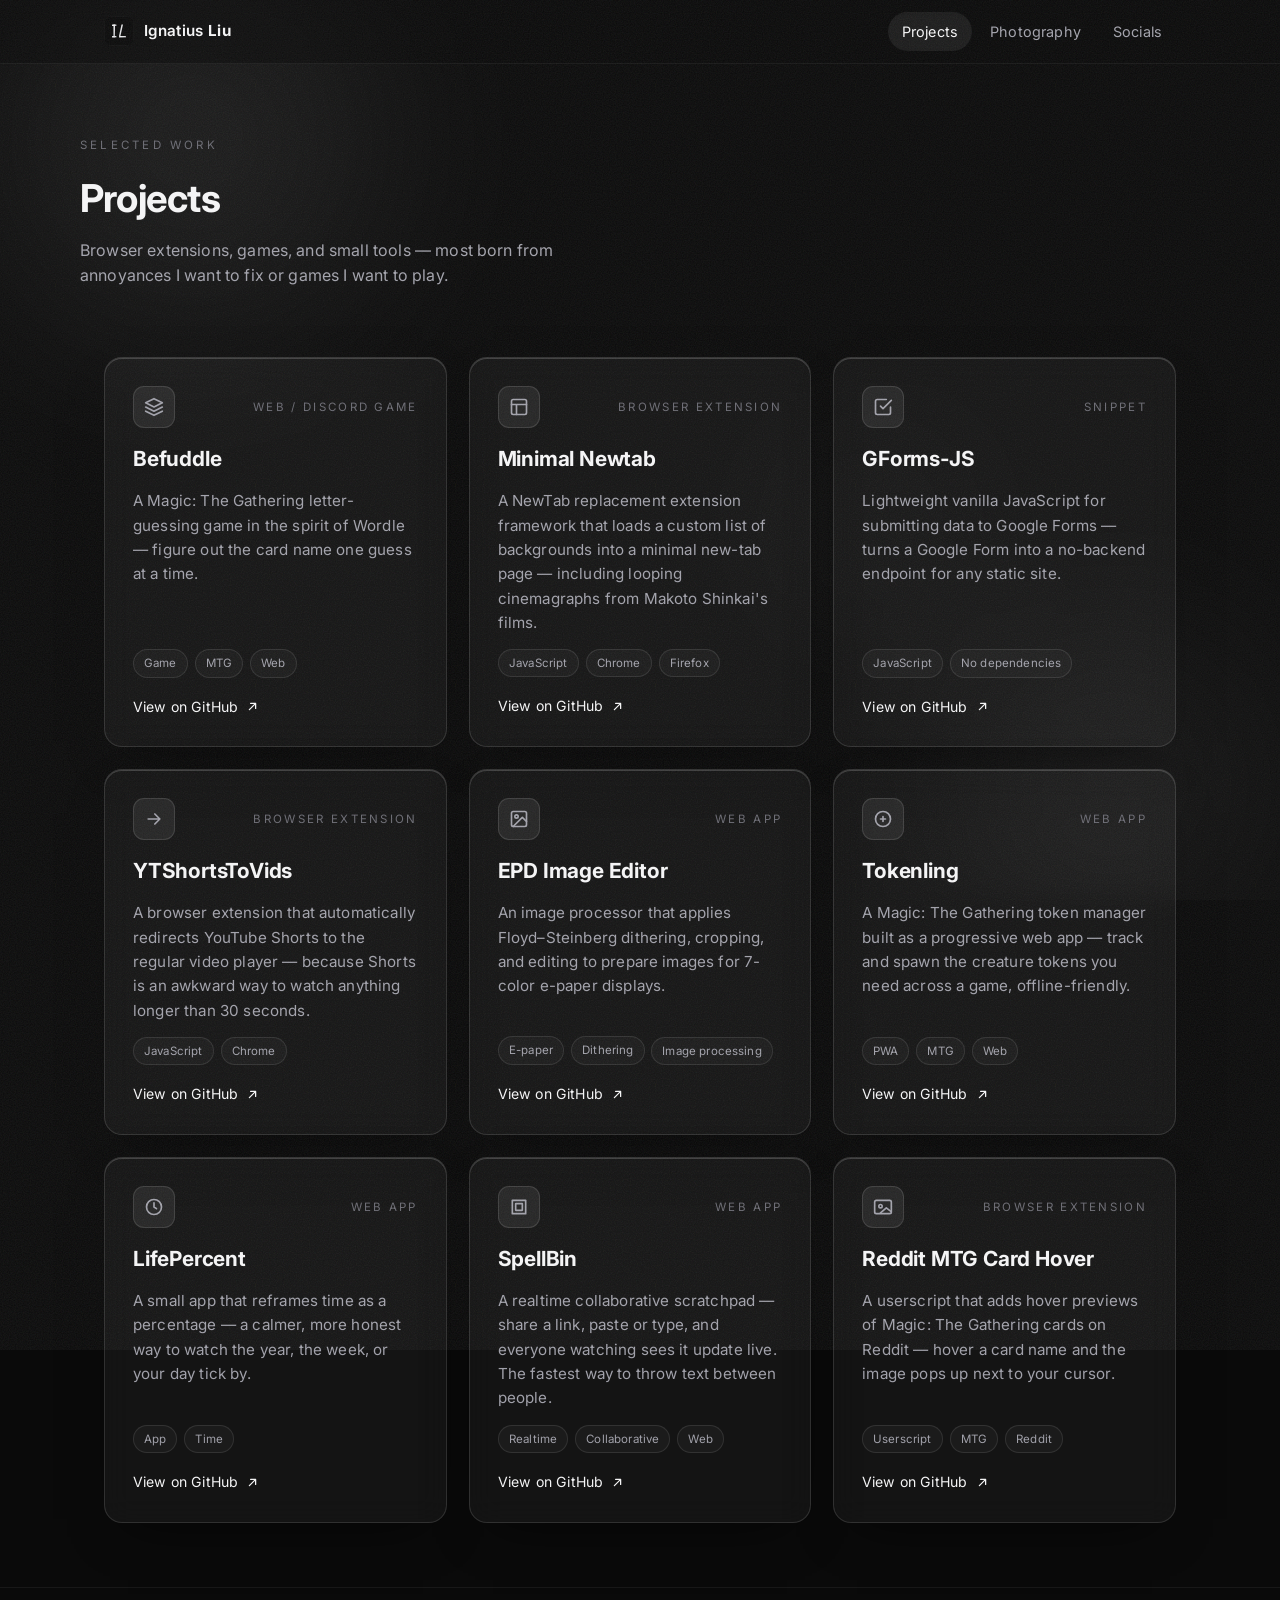
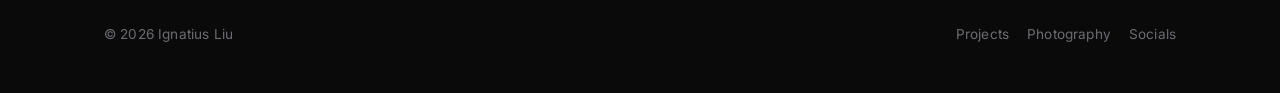
==== projects/index.html @ beeda6ba "Redesign: minimal monochrome site with blueprint homepage Replace the Start Bootstrap resume templat" ====
<!DOCTYPE html>
<html lang="en">
<head>
  <meta charset="utf-8">
  <meta name="viewport" content="width=device-width, initial-scale=1">
  <title>Projects · Ignatius Liu</title>
  <meta name="description" content="Personal projects by Ignatius Liu — browser extensions, games, and small tools.">
  <meta name="theme-color" content="#0a0a0a">
  <meta name="color-scheme" content="dark">
  <link rel="icon" href="/assets/img/favicon.svg" type="image/svg+xml">
  <link rel="icon" href="/assets/img/favicon.ico" sizes="32x32">
  <link rel="apple-touch-icon" href="/assets/img/apple-touch-icon.png">
  <link rel="manifest" href="/assets/img/site.webmanifest">
  <link rel="preconnect" href="https://fonts.googleapis.com">
  <link rel="preconnect" href="https://fonts.gstatic.com" crossorigin>
  <link href="https://fonts.googleapis.com/css2?family=Inter:wght@400;500;600;700;800&display=swap" rel="stylesheet">
  <link rel="stylesheet" href="/assets/css/site.css">
</head>
<body>

  <div class="bg-fx" aria-hidden="true">
    <span class="blob b1"></span>
    <span class="blob b2"></span>
    <span class="blob b3"></span>
    <div class="spotlight" id="spotlight"></div>
  </div>
  <div class="grain" aria-hidden="true"></div>

  <nav class="nav" aria-label="Primary">
    <div class="wrap">
      <a class="brand" href="/" aria-label="Ignatius Liu — home">
        <img class="chip" src="/assets/img/logo.svg" alt="">
        <span class="name">Ignatius <b>Liu</b></span>
      </a>
      <button class="nav-toggle" aria-label="Toggle menu" aria-expanded="false">
        <svg viewBox="0 0 24 24" fill="none" stroke="currentColor" stroke-width="2" stroke-linecap="round"><path d="M4 7h16M4 12h16M4 17h16"/></svg>
      </button>
      <ul class="nav-links">
        <li><a href="/projects/" class="active">Projects</a></li>
        <li><a href="/photography/">Photography</a></li>
        <li><a href="/socials/">Socials</a></li>
      </ul>
    </div>
  </nav>

  <main>
    <header class="page-head wrap">
      <p class="eyebrow" data-reveal>Selected work</p>
      <h1 class="h-section" data-reveal>Projects</h1>
      <p class="section-lead" data-reveal>
        Browser extensions, games, and small tools — most born from annoyances
        I want to fix or games I want to play.
      </p>
    </header>

    <section class="wrap" style="padding-bottom: 64px;">
      <div class="grid-projects">

        <article class="glass project-card" data-reveal>
          <div class="pc-top">
            <span class="pc-icon">
              <svg viewBox="0 0 24 24" fill="none" stroke="currentColor" stroke-width="2" stroke-linecap="round" stroke-linejoin="round"><path d="M12 2L2 7l10 5 10-5-10-5zM2 17l10 5 10-5M2 12l10 5 10-5"/></svg>
            </span>
            <span class="pc-type">Web / Discord game</span>
          </div>
          <h3>Befuddle</h3>
          <p>A Magic: The Gathering letter-guessing game in the spirit of Wordle — figure out the card name one guess at a time.</p>
          <div class="tags">
            <span class="tag">Game</span>
            <span class="tag">MTG</span>
            <span class="tag">Web</span>
          </div>
          <a class="pc-link" href="https://github.com/suitangi/Befuddle" target="_blank" rel="noopener">
            View on GitHub
            <svg viewBox="0 0 24 24" fill="none" stroke="currentColor" stroke-width="2" stroke-linecap="round" stroke-linejoin="round"><path d="M7 17L17 7M9 7h8v8"/></svg>
          </a>
        </article>

        <article class="glass project-card" data-reveal>
          <div class="pc-top">
            <span class="pc-icon">
              <svg viewBox="0 0 24 24" fill="none" stroke="currentColor" stroke-width="2" stroke-linecap="round" stroke-linejoin="round"><rect x="3" y="3" width="18" height="18" rx="2"/><path d="M3 9h18M9 21V9"/></svg>
            </span>
            <span class="pc-type">Browser extension</span>
          </div>
          <h3>Minimal Newtab</h3>
          <p>A NewTab replacement extension framework that loads a custom list of backgrounds into a minimal new-tab page — including looping cinemagraphs from Makoto Shinkai's films.</p>
          <div class="tags">
            <span class="tag">JavaScript</span>
            <span class="tag">Chrome</span>
            <span class="tag">Firefox</span>
          </div>
          <a class="pc-link" href="https://github.com/suitangi/Minimal-Newtab" target="_blank" rel="noopener">
            View on GitHub
            <svg viewBox="0 0 24 24" fill="none" stroke="currentColor" stroke-width="2" stroke-linecap="round" stroke-linejoin="round"><path d="M7 17L17 7M9 7h8v8"/></svg>
          </a>
        </article>

        <article class="glass project-card" data-reveal>
          <div class="pc-top">
            <span class="pc-icon">
              <svg viewBox="0 0 24 24" fill="none" stroke="currentColor" stroke-width="2" stroke-linecap="round" stroke-linejoin="round"><path d="M9 11l3 3L22 4"/><path d="M21 12v7a2 2 0 0 1-2 2H5a2 2 0 0 1-2-2V5a2 2 0 0 1 2-2h11"/></svg>
            </span>
            <span class="pc-type">Snippet</span>
          </div>
          <h3>GForms-JS</h3>
          <p>Lightweight vanilla JavaScript for submitting data to Google Forms — turns a Google Form into a no-backend endpoint for any static site.</p>
          <div class="tags">
            <span class="tag">JavaScript</span>
            <span class="tag">No dependencies</span>
          </div>
          <a class="pc-link" href="https://github.com/suitangi/GForms-JS" target="_blank" rel="noopener">
            View on GitHub
            <svg viewBox="0 0 24 24" fill="none" stroke="currentColor" stroke-width="2" stroke-linecap="round" stroke-linejoin="round"><path d="M7 17L17 7M9 7h8v8"/></svg>
          </a>
        </article>

        <article class="glass project-card" data-reveal>
          <div class="pc-top">
            <span class="pc-icon">
              <svg viewBox="0 0 24 24" fill="none" stroke="currentColor" stroke-width="2" stroke-linecap="round" stroke-linejoin="round"><path d="M5 12h14M13 6l6 6-6 6"/></svg>
            </span>
            <span class="pc-type">Browser extension</span>
          </div>
          <h3>YTShortsToVids</h3>
          <p>A browser extension that automatically redirects YouTube Shorts to the regular video player — because Shorts is an awkward way to watch anything longer than 30 seconds.</p>
          <div class="tags">
            <span class="tag">JavaScript</span>
            <span class="tag">Chrome</span>
          </div>
          <a class="pc-link" href="https://github.com/suitangi/YTShortsToVids" target="_blank" rel="noopener">
            View on GitHub
            <svg viewBox="0 0 24 24" fill="none" stroke="currentColor" stroke-width="2" stroke-linecap="round" stroke-linejoin="round"><path d="M7 17L17 7M9 7h8v8"/></svg>
          </a>
        </article>

        <article class="glass project-card" data-reveal>
          <div class="pc-top">
            <span class="pc-icon">
              <svg viewBox="0 0 24 24" fill="none" stroke="currentColor" stroke-width="2" stroke-linecap="round" stroke-linejoin="round"><rect x="3" y="3" width="18" height="18" rx="2"/><circle cx="9" cy="9" r="2"/><path d="M21 15l-5-5L5 21"/></svg>
            </span>
            <span class="pc-type">Web app</span>
          </div>
          <h3>EPD Image Editor</h3>
          <p>An image processor that applies Floyd–Steinberg dithering, cropping, and editing to prepare images for 7-color e-paper displays.</p>
          <div class="tags">
            <span class="tag">E-paper</span>
            <span class="tag">Dithering</span>
            <span class="tag">Image processing</span>
          </div>
          <a class="pc-link" href="https://github.com/suitangi/EPD-Image-Editor" target="_blank" rel="noopener">
            View on GitHub
            <svg viewBox="0 0 24 24" fill="none" stroke="currentColor" stroke-width="2" stroke-linecap="round" stroke-linejoin="round"><path d="M7 17L17 7M9 7h8v8"/></svg>
          </a>
        </article>

        <article class="glass project-card" data-reveal>
          <div class="pc-top">
            <span class="pc-icon">
              <svg viewBox="0 0 24 24" fill="none" stroke="currentColor" stroke-width="2" stroke-linecap="round" stroke-linejoin="round"><circle cx="12" cy="12" r="9"/><path d="M9 12h6M12 9v6"/></svg>
            </span>
            <span class="pc-type">Web app</span>
          </div>
          <h3>Tokenling</h3>
          <p>A Magic: The Gathering token manager built as a progressive web app — track and spawn the creature tokens you need across a game, offline-friendly.</p>
          <div class="tags">
            <span class="tag">PWA</span>
            <span class="tag">MTG</span>
            <span class="tag">Web</span>
          </div>
          <a class="pc-link" href="https://github.com/suitangi/Tokenling" target="_blank" rel="noopener">
            View on GitHub
            <svg viewBox="0 0 24 24" fill="none" stroke="currentColor" stroke-width="2" stroke-linecap="round" stroke-linejoin="round"><path d="M7 17L17 7M9 7h8v8"/></svg>
          </a>
        </article>

        <article class="glass project-card" data-reveal>
          <div class="pc-top">
            <span class="pc-icon">
              <svg viewBox="0 0 24 24" fill="none" stroke="currentColor" stroke-width="2" stroke-linecap="round" stroke-linejoin="round"><circle cx="12" cy="12" r="9"/><path d="M12 7v5l3 2"/></svg>
            </span>
            <span class="pc-type">Web app</span>
          </div>
          <h3>LifePercent</h3>
          <p>A small app that reframes time as a percentage — a calmer, more honest way to watch the year, the week, or your day tick by.</p>
          <div class="tags">
            <span class="tag">App</span>
            <span class="tag">Time</span>
          </div>
          <a class="pc-link" href="https://github.com/suitangi/LifePercent" target="_blank" rel="noopener">
            View on GitHub
            <svg viewBox="0 0 24 24" fill="none" stroke="currentColor" stroke-width="2" stroke-linecap="round" stroke-linejoin="round"><path d="M7 17L17 7M9 7h8v8"/></svg>
          </a>
        </article>

        <article class="glass project-card" data-reveal>
          <div class="pc-top">
            <span class="pc-icon">
              <svg viewBox="0 0 24 24" fill="none" stroke="currentColor" stroke-width="2" stroke-linecap="round" stroke-linejoin="round"><path d="M4 4h16v16H4z"/><path d="M8 8h8v8H8z"/></svg>
            </span>
            <span class="pc-type">Web app</span>
          </div>
          <h3>SpellBin</h3>
          <p>A realtime collaborative scratchpad — share a link, paste or type, and everyone watching sees it update live. The fastest way to throw text between people.</p>
          <div class="tags">
            <span class="tag">Realtime</span>
            <span class="tag">Collaborative</span>
            <span class="tag">Web</span>
          </div>
          <a class="pc-link" href="https://github.com/suitangi/SpellBin" target="_blank" rel="noopener">
            View on GitHub
            <svg viewBox="0 0 24 24" fill="none" stroke="currentColor" stroke-width="2" stroke-linecap="round" stroke-linejoin="round"><path d="M7 17L17 7M9 7h8v8"/></svg>
          </a>
        </article>

        <article class="glass project-card" data-reveal>
          <div class="pc-top">
            <span class="pc-icon">
              <svg viewBox="0 0 24 24" fill="none" stroke="currentColor" stroke-width="2" stroke-linecap="round" stroke-linejoin="round"><rect x="2" y="4" width="20" height="16" rx="2"/><circle cx="9" cy="11" r="2"/><path d="M21 17l-5-4-7 6"/></svg>
            </span>
            <span class="pc-type">Browser extension</span>
          </div>
          <h3>Reddit MTG Card Hover</h3>
          <p>A userscript that adds hover previews of Magic: The Gathering cards on Reddit — hover a card name and the image pops up next to your cursor.</p>
          <div class="tags">
            <span class="tag">Userscript</span>
            <span class="tag">MTG</span>
            <span class="tag">Reddit</span>
          </div>
          <a class="pc-link" href="https://github.com/suitangi/RedditMtgCardHover" target="_blank" rel="noopener">
            View on GitHub
            <svg viewBox="0 0 24 24" fill="none" stroke="currentColor" stroke-width="2" stroke-linecap="round" stroke-linejoin="round"><path d="M7 17L17 7M9 7h8v8"/></svg>
          </a>
        </article>

      </div>
    </section>
  </main>

  <footer class="footer">
    <div class="wrap">
      <span>© <span data-year>2026</span> Ignatius Liu</span>
      <div class="footer-links">
        <a href="/projects/">Projects</a>
        <a href="/photography/">Photography</a>
        <a href="/socials/">Socials</a>
      </div>
    </div>
  </footer>

  <script src="/assets/js/site.js"></script>
</body>
</html>
---- assets/css/site.css ----
/* ============================================================
   Ignatius Liu — site.css
   Minimal monochrome: black bg, glass surfaces, lofi grain,
   soft white/silver glow. One font, two weights.
   ============================================================ */

/* ---------- Design tokens ---------- */
:root {
  --bg:        #0a0a0a;            /* true-ish black            */
  --bg-soft:   #111114;            /* card/canvas elevation     */
  --text:      #f4f4f5;            /* primary text              */
  --text-dim:  #a1a1aa;            /* secondary text            */
  --text-mute: #6b6b73;            /* tertiary / meta           */
  --line:      rgba(255,255,255,.10);
  --line-soft: rgba(255,255,255,.06);

  /* glass surfaces (translucent white) */
  --glass-bg:     rgba(255,255,255,.045);
  --glass-bg-hi:  rgba(255,255,255,.07);
  --glass-border: rgba(255,255,255,.12);
  --glass-hl:     rgba(255,255,255,.18);   /* top inner highlight  */

  /* the monochrome "gradient": white -> silver -> grey */
  --shine: linear-gradient(105deg,#fff 0%,#dcdcdf 45%,#8a8a90 100%);

  --radius:    18px;
  --radius-sm: 12px;
  --maxw:      1120px;
  --nav-h:     64px;

  --font: "Inter", system-ui, -apple-system, "Segoe UI", Roboto, Helvetica, Arial, sans-serif;
  --serif: "Instrument Serif", "Times New Roman", Georgia, serif;
  --mono: "JetBrains Mono", ui-monospace, "SF Mono", Menlo, Consolas, monospace;
}

/* ---------- Reset-ish ---------- */
*, *::before, *::after { box-sizing: border-box; }
* { margin: 0; }
html { -webkit-text-size-adjust: 100%; scroll-behavior: smooth; }
body {
  font-family: var(--font);
  background: var(--bg);
  color: var(--text);
  line-height: 1.6;
  font-size: 16px;
  letter-spacing: .01em;
  -webkit-font-smoothing: antialiased;
  text-rendering: optimizeLegibility;
  overflow-x: hidden;
}
img, svg { display: block; max-width: 100%; }
a { color: inherit; text-decoration: none; }
button { font: inherit; cursor: pointer; }
ul { list-style: none; padding: 0; }

/* ---------- Background glow blobs ---------- */
.bg-fx {
  position: fixed;
  inset: 0;
  z-index: -2;
  pointer-events: none;
  overflow: hidden;
}
.blob {
  position: absolute;
  border-radius: 50%;
  filter: blur(90px);
  opacity: .55;
  background: radial-gradient(circle at center, rgba(255,255,255,.20), rgba(255,255,255,0) 70%);
}
.blob.b1 { width: 46vw; height: 46vw; top: -12vw; left: -8vw; animation: drift1 26s ease-in-out infinite; }
.blob.b2 { width: 38vw; height: 38vw; bottom: -10vw; right: -6vw; opacity: .4; animation: drift2 32s ease-in-out infinite; }
.blob.b3 { width: 26vw; height: 26vw; top: 40%; left: 55%; opacity: .25; animation: drift3 38s ease-in-out infinite; }

@keyframes drift1 { 0%,100%{transform:translate(0,0)} 50%{transform:translate(4vw,3vw)} }
@keyframes drift2 { 0%,100%{transform:translate(0,0)} 50%{transform:translate(-3vw,-2vw)} }
@keyframes drift3 { 0%,100%{transform:translate(0,0)} 50%{transform:translate(-2vw,2vw)} }

/* cursor-following spotlight (all pages) */
.spotlight {
  position: absolute;
  inset: 0;
  background: radial-gradient(
    420px circle at var(--mx, 50%) var(--my, 40%),
    rgba(255,255,255,.10),
    rgba(255,255,255,0) 70%
  );
  opacity: 0;
  transition: opacity .6s ease;
}
.spotlight.is-on { opacity: 1; }

/* ---------- Lo-fi film grain ---------- */
.grain {
  position: fixed;
  inset: -50%;
  z-index: 9999;
  pointer-events: none;
  opacity: .09;
  mix-blend-mode: screen;
  background-image: url("data:image/svg+xml,%3Csvg xmlns='http://www.w3.org/2000/svg' width='200' height='200'%3E%3Cfilter id='n'%3E%3CfeTurbulence type='fractalNoise' baseFrequency='0.85' numOctaves='3' stitchTiles='stitch'/%3E%3C/filter%3E%3Crect width='100%25' height='100%25' filter='url(%23n)'/%3E%3C/svg%3E");
  animation: grainShift 1.2s steps(6) infinite;
}
@keyframes grainShift {
  0%   { transform: translate(0,0); }
  20%  { transform: translate(-4%, 3%); }
  40%  { transform: translate(3%, -2%); }
  60%  { transform: translate(-2%, -4%); }
  80%  { transform: translate(4%, 2%); }
  100% { transform: translate(0,0); }
}

/* ---------- Layout helpers ---------- */
.wrap {
  width: 100%;
  max-width: var(--maxw);
  margin-inline: auto;
  padding-inline: 24px;
}
@media (max-width: 720px) {
  .wrap { padding-inline: 28px; }
}
.section { padding: 96px 0; }

/* shared eyebrow / section heading */
.eyebrow {
  font-size: .72rem;
  letter-spacing: .28em;
  text-transform: uppercase;
  color: var(--text-mute);
  margin-bottom: 14px;
}
.h-section {
  font-size: clamp(1.6rem, 4vw, 2.4rem);
  font-weight: 700;
  letter-spacing: -.02em;
  margin-bottom: 8px;
}
.section-lead {
  color: var(--text-dim);
  max-width: 52ch;
  margin-bottom: 44px;
}

/* ---------- Glass card primitive ---------- */
.glass {
  position: relative;
  background: var(--glass-bg);
  border: 1px solid var(--glass-border);
  border-radius: var(--radius);
  backdrop-filter: blur(14px) saturate(120%);
  -webkit-backdrop-filter: blur(14px) saturate(120%);
  box-shadow:
    0 1px 0 0 var(--glass-hl) inset,        /* top inner highlight   */
    0 20px 50px -24px rgba(0,0,0,.7);       /* drop shadow           */
}

/* ---------- Top navigation ---------- */
.nav {
  position: sticky;
  top: 0;
  z-index: 100;
  height: var(--nav-h);
  display: flex;
  align-items: center;
  backdrop-filter: blur(10px);
  -webkit-backdrop-filter: blur(10px);
  background: rgba(10,10,10,.55);
  border-bottom: 1px solid var(--line-soft);
}
.nav .wrap {
  display: flex;
  align-items: center;
  justify-content: space-between;
  gap: 16px;
}
.brand {
  display: inline-flex;
  align-items: center;
  gap: 10px;
  font-weight: 600;
  letter-spacing: .02em;
}
.brand .chip {
  width: 30px;
  height: 30px;
  border-radius: 8px;
  flex-shrink: 0;
}
.brand .name { font-size: .95rem; }
.brand .name b { font-weight: 700; }
.brand .name span { color: var(--text-mute); }

.nav-links {
  display: flex;
  align-items: center;
  gap: 4px;
}
.nav-links a {
  display: inline-block;
  padding: 8px 14px;
  border-radius: 999px;
  font-size: .9rem;
  color: var(--text-dim);
  transition: color .2s, background .2s;
}
.nav-links a:hover { color: var(--text); background: var(--glass-bg-hi); }
.nav-links a.active { color: var(--text); background: var(--glass-bg-hi); }

/* mobile menu toggle */
.nav-toggle {
  display: none;
  width: 40px; height: 40px;
  border: 1px solid var(--glass-border);
  background: var(--glass-bg);
  border-radius: 10px;
  color: var(--text);
  align-items: center;
  justify-content: center;
}
.nav-toggle svg { width: 20px; height: 20px; }

/* ---------- buttons (shared) ---------- */
.btn {
  display: inline-flex;
  align-items: center;
  gap: 9px;
  padding: 13px 22px;
  border-radius: 999px;
  font-size: .95rem;
  font-weight: 500;
  border: 1px solid var(--glass-border);
  transition: transform .2s, background .2s, border-color .2s;
}
.btn svg { width: 17px; height: 17px; }
.btn-primary {
  background: #f4f4f5;
  color: #0a0a0a;
  border-color: #f4f4f5;
}
.btn-primary:hover { transform: translateY(-2px); background: #fff; }
.btn-ghost { background: var(--glass-bg); color: var(--text); backdrop-filter: blur(10px); }
.btn-ghost:hover { transform: translateY(-2px); background: var(--glass-bg-hi); border-color: var(--glass-hl); }

/* ---------- STAGE — editorial homepage ---------- */
/* corner meta labels */
.stage-label {
  position: fixed;
  z-index: 5;
  font-size: .68rem;
  letter-spacing: .26em;
  text-transform: uppercase;
  color: var(--text-mute);
  pointer-events: none;
}
.stage-label.tl { top: calc(var(--nav-h) + 22px); left: 28px; }
.stage-label.tr { top: calc(var(--nav-h) + 22px); right: 28px; }
.stage-label.bl { bottom: 26px; left: 28px; }
.stage-label.br { bottom: 26px; right: 28px; }
.stage-label [data-clock] { color: var(--text-dim); font-variant-numeric: tabular-nums; }

/* ---------- STAGE — blueprint homepage ---------- */
/* the canvas / "drawing area": hero drawing up top, index + title block below */
.stage {
  min-height: calc(100vh - var(--nav-h));
  display: grid;
  grid-template-columns: 1fr auto;
  grid-template-rows: 1fr auto;
  align-items: end;
  gap: 40px 56px;
  padding: 32px 0 64px;
  position: relative;
}

/* blueprint hero — the name as a technical drawing */
.hero-drawing {
  grid-column: 1 / -1;            /* span full width across the top */
  margin-top: clamp(8px, 4vh, 56px);
  margin-bottom: 24px;
}
.hero-svg {
  width: 100%;
  height: auto;
  display: block;
  overflow: visible;
}
/* default: show the single-line name, hide the stacked mobile version */
.hero-svg .name-1col { display: block; }
.hero-svg .name-2col { display: none; }

/* registration marks at the viewport corners */
.reg-marks { position: fixed; inset: 0; z-index: 5; pointer-events: none; }
.reg-marks .reg {
  position: absolute;
  width: 18px; height: 18px;
  border: 1px solid rgba(255,255,255,.28);
  border-radius: 50%;
}
.reg-marks .reg::before, .reg-marks .reg::after {
  content: ""; position: absolute; background: rgba(255,255,255,.28);
}
.reg-marks .reg::before { left: 50%; top: -6px; bottom: -6px; width: 1px; transform: translateX(-50%); }
.reg-marks .reg::after  { top: 50%; left: -6px; right: -6px; height: 1px; transform: translateY(-50%); }
.reg-marks .tl { top: 24px; left: 24px; }
.reg-marks .tr { top: 24px; right: 24px; }
.reg-marks .bl { bottom: 24px; left: 24px; }
.reg-marks .br { bottom: 24px; right: 24px; }

/* the index — the real focal point */
.index {
  display: flex;
  flex-direction: column;
  border-top: 1px solid var(--line);
  max-width: 620px;
}
.index a {
  display: flex;
  flex-direction: column;
  gap: 6px;
  padding: 26px 6px;
  border-bottom: 1px solid var(--line);
  position: relative;
  transition: padding-left .35s cubic-bezier(.2,.8,.2,1);
}
.index .i-row {
  display: flex;
  align-items: baseline;
  gap: 22px;
}
.index .i-num {
  font-family: var(--mono);
  font-size: .82rem;
  color: var(--text-mute);
  letter-spacing: .08em;
  width: 32px;
}
.index .i-name {
  font-size: clamp(1.8rem, 4vw, 2.6rem);
  font-weight: 600;
  letter-spacing: -.02em;
  color: var(--text);
  transition: color .25s;
}
.index .i-meta {
  margin-left: auto;
  font-family: var(--mono);
  font-size: .72rem;
  letter-spacing: .04em;
  color: var(--text-mute);
}
.index .i-desc {
  font-size: .92rem;
  color: var(--text-dim);
  padding-left: 54px; /* align under .i-name */
}
/* hover sweep bar */
.index a::after {
  content: "";
  position: absolute;
  left: 0; bottom: -1px;
  height: 1px; width: 0;
  background: var(--shine);
  transition: width .45s cubic-bezier(.2,.8,.2,1);
}
.index a:hover { padding-left: 22px; }
.index a:hover .i-name { color: #fff; }
.index a:hover::after { width: 100%; }

/* title block — the draftsman's name, demoted to the corner */
.title-block {
  align-self: end;
  width: 280px;
  border: 1px solid var(--line);
  padding: 18px 18px 16px;
  background: rgba(255,255,255,.02);
  position: relative;
}
.title-block::before {
  /* corner tick marks, like an engineering drawing */
  content: "";
  position: absolute;
  inset: -5px;
  background:
    linear-gradient(var(--line), var(--line)) top left/12px 1px no-repeat,
    linear-gradient(var(--line), var(--line)) top left/1px 12px no-repeat,
    linear-gradient(var(--line), var(--line)) top right/12px 1px no-repeat,
    linear-gradient(var(--line), var(--line)) top right/1px 12px no-repeat,
    linear-gradient(var(--line), var(--line)) bottom left/12px 1px no-repeat,
    linear-gradient(var(--line), var(--line)) bottom left/1px 12px no-repeat,
    linear-gradient(var(--line), var(--line)) bottom right/12px 1px no-repeat,
    linear-gradient(var(--line), var(--line)) bottom right/1px 12px no-repeat;
  pointer-events: none;
}
.tb-grid {
  display: grid;
  grid-template-columns: auto 1fr;
  gap: 6px 16px;
  font-family: var(--mono);
  font-size: .72rem;
  letter-spacing: .04em;
}
.tb-k { color: var(--text-mute); }
.tb-v { color: var(--text); text-align: right; }
.tb-tag {
  font-size: .8rem;
  color: var(--text-dim);
  margin-top: 14px;
  padding-top: 12px;
  border-top: 1px solid var(--line-soft);
  font-style: italic;
}

/* ---------- Projects grid ---------- */
.grid-projects {
  display: grid;
  grid-template-columns: repeat(auto-fill, minmax(320px, 1fr));
  gap: 22px;
}
.project-card {
  padding: 28px;
  display: flex;
  flex-direction: column;
  gap: 14px;
  transition: transform .25s, background .25s, border-color .25s;
}
.project-card:hover {
  transform: translateY(-4px);
  background: var(--glass-bg-hi);
  border-color: var(--glass-hl);
}
.project-card .pc-top {
  display: flex;
  align-items: center;
  justify-content: space-between;
  gap: 12px;
}
.project-card .pc-icon {
  width: 42px; height: 42px;
  border-radius: 11px;
  display: grid; place-items: center;
  background: var(--glass-bg-hi);
  border: 1px solid var(--glass-border);
}
.project-card .pc-icon svg { width: 20px; height: 20px; color: var(--text-dim); }
.project-card .pc-type { font-size: .72rem; letter-spacing: .2em; text-transform: uppercase; color: var(--text-mute); }
.project-card h3 { font-size: 1.3rem; font-weight: 700; letter-spacing: -.01em; }
.project-card p { color: var(--text-dim); font-size: .95rem; }
.tags { display: flex; flex-wrap: wrap; gap: 7px; margin-top: auto; }
.tag {
  font-size: .72rem;
  color: var(--text-dim);
  padding: 4px 10px;
  border-radius: 999px;
  border: 1px solid var(--line);
  background: rgba(255,255,255,.03);
}
.project-card .pc-link {
  display: inline-flex; align-items: center; gap: 7px;
  font-size: .88rem; color: var(--text);
  margin-top: 4px;
}
.project-card .pc-link svg { width: 15px; height: 15px; transition: transform .2s; }
.project-card:hover .pc-link svg { transform: translate(2px,-2px); }

/* ---------- Photography: masonry + lightbox ---------- */
.masonry {
  columns: 3 280px;
  column-gap: 16px;
}
.masonry figure {
  break-inside: avoid;
  margin: 0 0 16px;
  border-radius: var(--radius-sm);
  overflow: hidden;
  border: 1px solid var(--line-soft);
  background: var(--bg-soft);
  cursor: zoom-in;
  position: relative;
  transition: transform .25s, border-color .25s;
}
.masonry figure:hover { transform: translateY(-3px); border-color: var(--glass-border); }
.masonry img {
  width: 100%;
  height: auto;
  filter: grayscale(15%);
  transition: filter .3s;
}
.masonry figure:hover img { filter: grayscale(0%); }
.masonry figcaption {
  position: absolute;
  left: 0; right: 0; bottom: 0;
  padding: 18px 14px 11px;
  font-size: .78rem;
  color: var(--text);
  background: linear-gradient(to top, rgba(0,0,0,.7), transparent);
  opacity: 0;
  transition: opacity .25s;
}
.masonry figure:hover figcaption { opacity: 1; }

/* lightbox */
.lightbox {
  position: fixed;
  inset: 0;
  z-index: 1000;
  display: none;
  align-items: center;
  justify-content: center;
  background: rgba(5,5,5,.92);
  backdrop-filter: blur(8px);
}
.lightbox.open { display: flex; }
.lightbox img {
  max-width: 92vw;
  max-height: 86vh;
  border-radius: 10px;
  box-shadow: 0 30px 80px -20px rgba(0,0,0,.9);
}
.lb-btn {
  position: absolute;
  width: 48px; height: 48px;
  display: grid; place-items: center;
  border-radius: 50%;
  border: 1px solid var(--glass-border);
  background: var(--glass-bg);
  color: var(--text);
  backdrop-filter: blur(10px);
  transition: background .2s;
}
.lb-btn:hover { background: var(--glass-bg-hi); }
.lb-btn svg { width: 22px; height: 22px; }
.lb-close { top: 22px; right: 22px; }
.lb-prev { left: 22px; top: 50%; transform: translateY(-50%); }
.lb-next { right: 22px; top: 50%; transform: translateY(-50%); }
.lb-counter {
  position: absolute;
  bottom: 22px; left: 50%;
  transform: translateX(-50%);
  font-size: .82rem;
  color: var(--text-dim);
  letter-spacing: .1em;
}

/* ---------- Socials ---------- */
.socials {
  display: grid;
  grid-template-columns: repeat(auto-fill, minmax(280px, 1fr));
  gap: 16px;
}
.social-card {
  display: flex;
  align-items: center;
  gap: 16px;
  padding: 20px 22px;
  transition: transform .25s, background .25s, border-color .25s;
}
.social-card:hover {
  transform: translateY(-3px);
  background: var(--glass-bg-hi);
  border-color: var(--glass-hl);
}
.social-card .sc-icon {
  width: 44px; height: 44px;
  border-radius: 12px;
  display: grid; place-items: center;
  background: var(--glass-bg-hi);
  border: 1px solid var(--glass-border);
  flex-shrink: 0;
}
.social-card .sc-icon svg { width: 22px; height: 22px; color: var(--text); }
.social-card .sc-label { font-size: .72rem; color: var(--text-mute); letter-spacing: .12em; text-transform: uppercase; }
.social-card .sc-handle { font-weight: 600; }
.social-card .sc-arrow { margin-left: auto; color: var(--text-mute); transition: transform .2s, color .2s; }
.social-card:hover .sc-arrow { transform: translate(3px,-3px); color: var(--text); }

/* ---------- Footer ---------- */
.footer {
  border-top: 1px solid var(--line-soft);
  padding: 36px 0 48px;
  color: var(--text-mute);
  font-size: .85rem;
}
.footer .wrap { display: flex; flex-wrap: wrap; gap: 12px; justify-content: space-between; align-items: center; }
.footer-links { display: flex; gap: 18px; flex-wrap: wrap; }
.footer-links a:hover { color: var(--text); }

/* ---------- Scroll reveal ---------- */
[data-reveal] {
  opacity: 0;
  transform: translateY(18px);
  transition: opacity .7s ease, transform .7s ease;
}
[data-reveal].in { opacity: 1; transform: none; }

/* ---------- 404 ---------- */
.fourofour {
  min-height: calc(100vh - var(--nav-h));
  display: grid;
  place-items: center;
  text-align: center;
  padding: 40px 24px;
}
.fourofour .big {
  font-size: clamp(5rem, 22vw, 12rem);
  font-weight: 800;
  letter-spacing: -.05em;
  line-height: 1;
  background: var(--shine);
  -webkit-background-clip: text;
  background-clip: text;
  color: transparent;
}

/* ---------- Page header (interior pages) ---------- */
.page-head { padding: 72px 0 24px; }

/* ---------- Responsive ---------- */
@media (max-width: 720px) {
  .section { padding: 72px 0; }
  .nav-links {
    position: fixed;
    top: var(--nav-h);
    left: 0; right: 0;
    flex-direction: column;
    align-items: stretch;
    gap: 0;
    background: rgba(10,10,10,.96);
    backdrop-filter: blur(14px);
    border-bottom: 1px solid var(--line-soft);
    padding: 8px;
    transform: translateY(-130%);
    transition: transform .3s ease;
    z-index: 99;
  }
  .nav-links.open { transform: translateY(0); }
  .nav-links a { padding: 14px 16px; border-radius: 10px; }
  .nav-toggle { display: inline-flex; }
  .masonry { columns: 2 140px; }

  /* blueprint homepage collapses to a single column */
  .stage { grid-template-columns: 1fr; gap: 40px; padding: 40px 0 64px; }
  .title-block { width: 100%; }
  .reg-marks .reg { display: none; }
  .index .i-desc { padding-left: 0; }

  /* hero name wraps to two stacked lines on mobile */
  .hero-svg .name-1col { display: none; }
  .hero-svg .name-2col { display: block; }
}

@media (max-width: 460px) {
  .masonry { columns: 1; }
}

/* ---------- Accessibility: reduced motion ---------- */
@media (prefers-reduced-motion: reduce) {
  *, *::before, *::after {
    animation-duration: .001ms !important;
    animation-iteration-count: 1 !important;
    transition-duration: .001ms !important;
    scroll-behavior: auto !important;
  }
  .grain { display: none; }
  [data-reveal] { opacity: 1; transform: none; }
}

/* focus visibility */
a:focus-visible, button:focus-visible {
  outline: 2px solid #fff;
  outline-offset: 3px;
  border-radius: 6px;
}
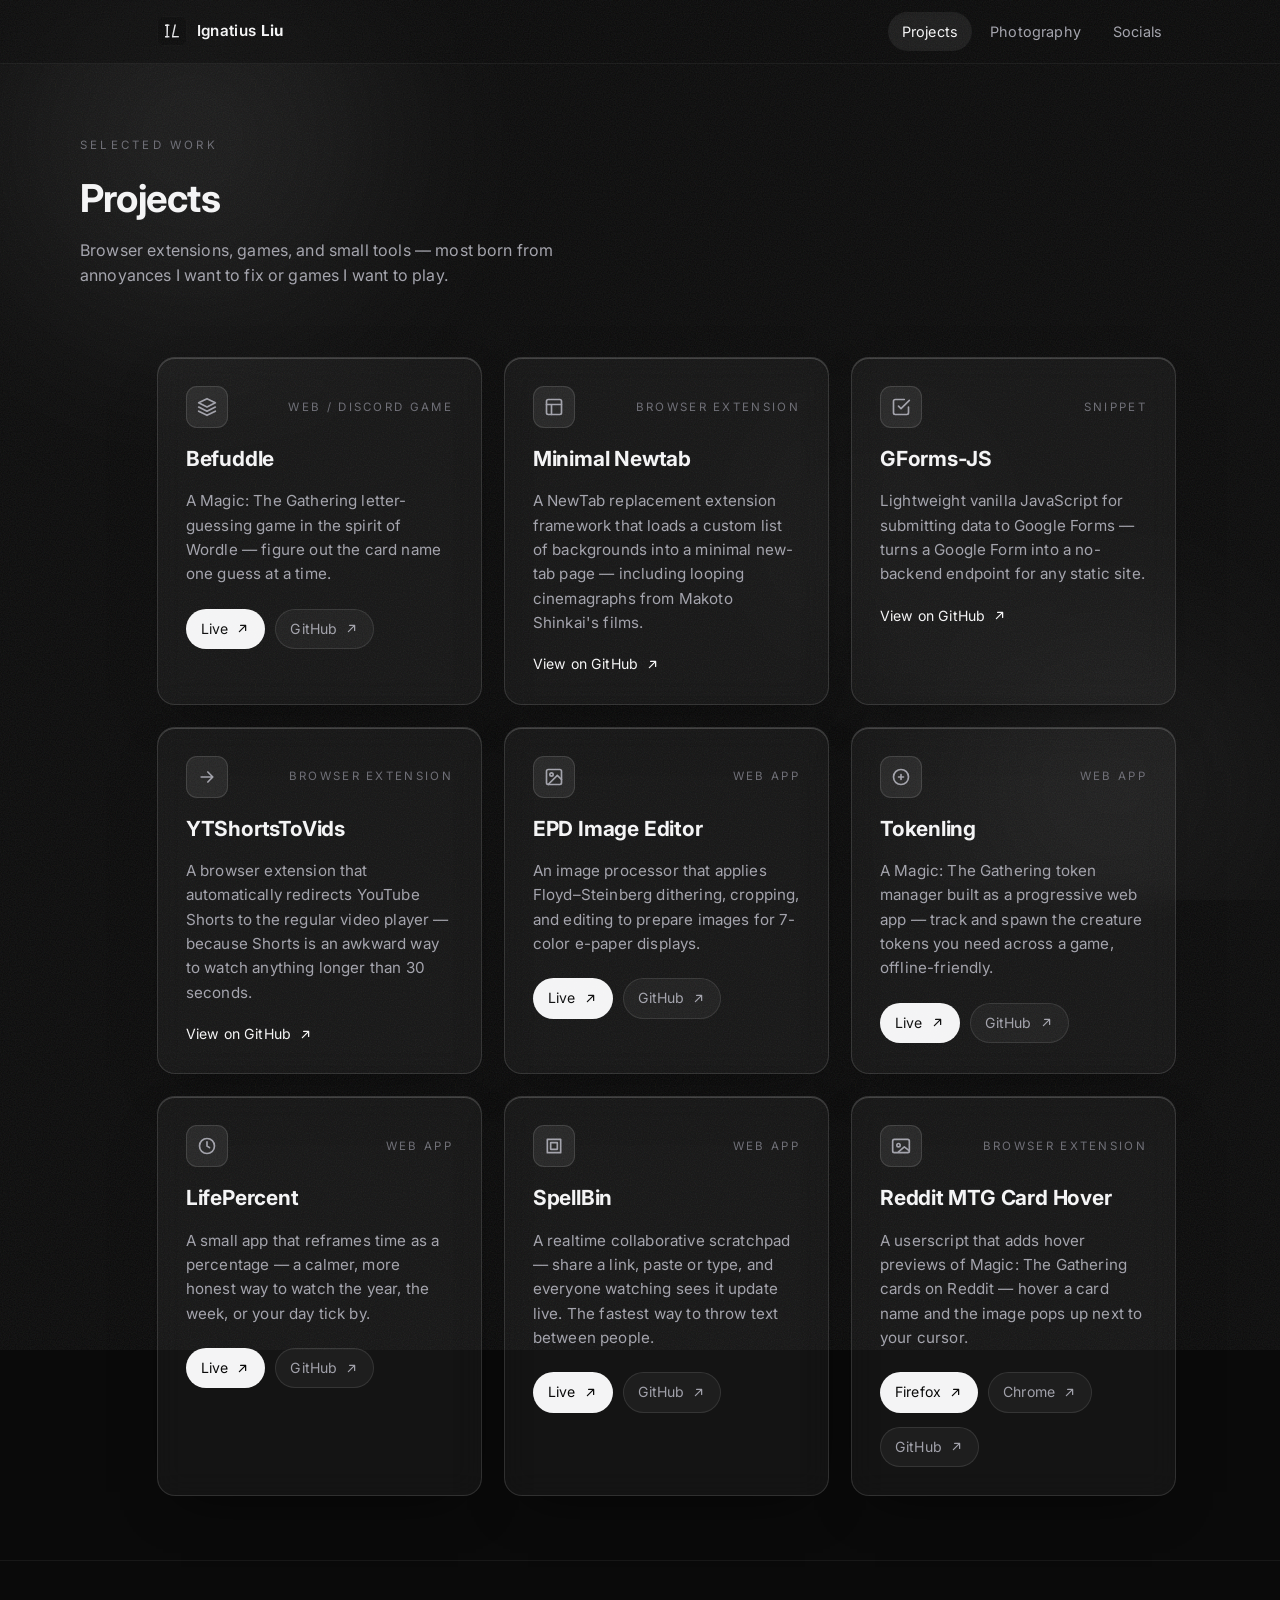
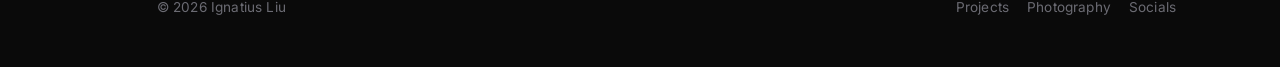
==== commit 61c37319: "update" ====
--- a/projects/index.html
+++ b/projects/index.html
@@ -65,15 +65,16 @@
           </div>
           <h3>Befuddle</h3>
           <p>A Magic: The Gathering letter-guessing game in the spirit of Wordle — figure out the card name one guess at a time.</p>
-          <div class="tags">
-            <span class="tag">Game</span>
-            <span class="tag">MTG</span>
-            <span class="tag">Web</span>
-          </div>
-          <a class="pc-link" href="https://github.com/suitangi/Befuddle" target="_blank" rel="noopener">
-            View on GitHub
-            <svg viewBox="0 0 24 24" fill="none" stroke="currentColor" stroke-width="2" stroke-linecap="round" stroke-linejoin="round"><path d="M7 17L17 7M9 7h8v8"/></svg>
-          </a>
+          <div class="pc-links">
+            <a class="pc-link" href="https://befuddle.xyz/" target="_blank" rel="noopener">
+              Live
+              <svg viewBox="0 0 24 24" fill="none" stroke="currentColor" stroke-width="2" stroke-linecap="round" stroke-linejoin="round"><path d="M7 17L17 7M9 7h8v8"/></svg>
+            </a>
+            <a class="pc-link pc-link-ghost" href="https://github.com/suitangi/Befuddle" target="_blank" rel="noopener">
+              GitHub
+              <svg viewBox="0 0 24 24" fill="none" stroke="currentColor" stroke-width="2" stroke-linecap="round" stroke-linejoin="round"><path d="M7 17L17 7M9 7h8v8"/></svg>
+            </a>
+          </div>
         </article>
 
         <article class="glass project-card" data-reveal>
@@ -85,11 +86,6 @@
           </div>
           <h3>Minimal Newtab</h3>
           <p>A NewTab replacement extension framework that loads a custom list of backgrounds into a minimal new-tab page — including looping cinemagraphs from Makoto Shinkai's films.</p>
-          <div class="tags">
-            <span class="tag">JavaScript</span>
-            <span class="tag">Chrome</span>
-            <span class="tag">Firefox</span>
-          </div>
           <a class="pc-link" href="https://github.com/suitangi/Minimal-Newtab" target="_blank" rel="noopener">
             View on GitHub
             <svg viewBox="0 0 24 24" fill="none" stroke="currentColor" stroke-width="2" stroke-linecap="round" stroke-linejoin="round"><path d="M7 17L17 7M9 7h8v8"/></svg>
@@ -105,10 +101,6 @@
           </div>
           <h3>GForms-JS</h3>
           <p>Lightweight vanilla JavaScript for submitting data to Google Forms — turns a Google Form into a no-backend endpoint for any static site.</p>
-          <div class="tags">
-            <span class="tag">JavaScript</span>
-            <span class="tag">No dependencies</span>
-          </div>
           <a class="pc-link" href="https://github.com/suitangi/GForms-JS" target="_blank" rel="noopener">
             View on GitHub
             <svg viewBox="0 0 24 24" fill="none" stroke="currentColor" stroke-width="2" stroke-linecap="round" stroke-linejoin="round"><path d="M7 17L17 7M9 7h8v8"/></svg>
@@ -124,10 +116,6 @@
           </div>
           <h3>YTShortsToVids</h3>
           <p>A browser extension that automatically redirects YouTube Shorts to the regular video player — because Shorts is an awkward way to watch anything longer than 30 seconds.</p>
-          <div class="tags">
-            <span class="tag">JavaScript</span>
-            <span class="tag">Chrome</span>
-          </div>
           <a class="pc-link" href="https://github.com/suitangi/YTShortsToVids" target="_blank" rel="noopener">
             View on GitHub
             <svg viewBox="0 0 24 24" fill="none" stroke="currentColor" stroke-width="2" stroke-linecap="round" stroke-linejoin="round"><path d="M7 17L17 7M9 7h8v8"/></svg>
@@ -143,15 +131,16 @@
           </div>
           <h3>EPD Image Editor</h3>
           <p>An image processor that applies Floyd–Steinberg dithering, cropping, and editing to prepare images for 7-color e-paper displays.</p>
-          <div class="tags">
-            <span class="tag">E-paper</span>
-            <span class="tag">Dithering</span>
-            <span class="tag">Image processing</span>
-          </div>
-          <a class="pc-link" href="https://github.com/suitangi/EPD-Image-Editor" target="_blank" rel="noopener">
-            View on GitHub
-            <svg viewBox="0 0 24 24" fill="none" stroke="currentColor" stroke-width="2" stroke-linecap="round" stroke-linejoin="round"><path d="M7 17L17 7M9 7h8v8"/></svg>
-          </a>
+          <div class="pc-links">
+            <a class="pc-link" href="https://suitangi.github.io/EPD-Image-Editor/" target="_blank" rel="noopener">
+              Live
+              <svg viewBox="0 0 24 24" fill="none" stroke="currentColor" stroke-width="2" stroke-linecap="round" stroke-linejoin="round"><path d="M7 17L17 7M9 7h8v8"/></svg>
+            </a>
+            <a class="pc-link pc-link-ghost" href="https://github.com/suitangi/EPD-Image-Editor" target="_blank" rel="noopener">
+              GitHub
+              <svg viewBox="0 0 24 24" fill="none" stroke="currentColor" stroke-width="2" stroke-linecap="round" stroke-linejoin="round"><path d="M7 17L17 7M9 7h8v8"/></svg>
+            </a>
+          </div>
         </article>
 
         <article class="glass project-card" data-reveal>
@@ -163,15 +152,16 @@
           </div>
           <h3>Tokenling</h3>
           <p>A Magic: The Gathering token manager built as a progressive web app — track and spawn the creature tokens you need across a game, offline-friendly.</p>
-          <div class="tags">
-            <span class="tag">PWA</span>
-            <span class="tag">MTG</span>
-            <span class="tag">Web</span>
-          </div>
-          <a class="pc-link" href="https://github.com/suitangi/Tokenling" target="_blank" rel="noopener">
-            View on GitHub
-            <svg viewBox="0 0 24 24" fill="none" stroke="currentColor" stroke-width="2" stroke-linecap="round" stroke-linejoin="round"><path d="M7 17L17 7M9 7h8v8"/></svg>
-          </a>
+          <div class="pc-links">
+            <a class="pc-link" href="https://suitangi.github.io/Tokenling/" target="_blank" rel="noopener">
+              Live
+              <svg viewBox="0 0 24 24" fill="none" stroke="currentColor" stroke-width="2" stroke-linecap="round" stroke-linejoin="round"><path d="M7 17L17 7M9 7h8v8"/></svg>
+            </a>
+            <a class="pc-link pc-link-ghost" href="https://github.com/suitangi/Tokenling" target="_blank" rel="noopener">
+              GitHub
+              <svg viewBox="0 0 24 24" fill="none" stroke="currentColor" stroke-width="2" stroke-linecap="round" stroke-linejoin="round"><path d="M7 17L17 7M9 7h8v8"/></svg>
+            </a>
+          </div>
         </article>
 
         <article class="glass project-card" data-reveal>
@@ -183,14 +173,16 @@
           </div>
           <h3>LifePercent</h3>
           <p>A small app that reframes time as a percentage — a calmer, more honest way to watch the year, the week, or your day tick by.</p>
-          <div class="tags">
-            <span class="tag">App</span>
-            <span class="tag">Time</span>
-          </div>
-          <a class="pc-link" href="https://github.com/suitangi/LifePercent" target="_blank" rel="noopener">
-            View on GitHub
-            <svg viewBox="0 0 24 24" fill="none" stroke="currentColor" stroke-width="2" stroke-linecap="round" stroke-linejoin="round"><path d="M7 17L17 7M9 7h8v8"/></svg>
-          </a>
+          <div class="pc-links">
+            <a class="pc-link" href="https://suitangi.github.io/LifePercent/" target="_blank" rel="noopener">
+              Live
+              <svg viewBox="0 0 24 24" fill="none" stroke="currentColor" stroke-width="2" stroke-linecap="round" stroke-linejoin="round"><path d="M7 17L17 7M9 7h8v8"/></svg>
+            </a>
+            <a class="pc-link pc-link-ghost" href="https://github.com/suitangi/LifePercent" target="_blank" rel="noopener">
+              GitHub
+              <svg viewBox="0 0 24 24" fill="none" stroke="currentColor" stroke-width="2" stroke-linecap="round" stroke-linejoin="round"><path d="M7 17L17 7M9 7h8v8"/></svg>
+            </a>
+          </div>
         </article>
 
         <article class="glass project-card" data-reveal>
@@ -202,15 +194,16 @@
           </div>
           <h3>SpellBin</h3>
           <p>A realtime collaborative scratchpad — share a link, paste or type, and everyone watching sees it update live. The fastest way to throw text between people.</p>
-          <div class="tags">
-            <span class="tag">Realtime</span>
-            <span class="tag">Collaborative</span>
-            <span class="tag">Web</span>
-          </div>
-          <a class="pc-link" href="https://github.com/suitangi/SpellBin" target="_blank" rel="noopener">
-            View on GitHub
-            <svg viewBox="0 0 24 24" fill="none" stroke="currentColor" stroke-width="2" stroke-linecap="round" stroke-linejoin="round"><path d="M7 17L17 7M9 7h8v8"/></svg>
-          </a>
+          <div class="pc-links">
+            <a class="pc-link" href="https://suitangi.github.io/SpellBin/" target="_blank" rel="noopener">
+              Live
+              <svg viewBox="0 0 24 24" fill="none" stroke="currentColor" stroke-width="2" stroke-linecap="round" stroke-linejoin="round"><path d="M7 17L17 7M9 7h8v8"/></svg>
+            </a>
+            <a class="pc-link pc-link-ghost" href="https://github.com/suitangi/SpellBin" target="_blank" rel="noopener">
+              GitHub
+              <svg viewBox="0 0 24 24" fill="none" stroke="currentColor" stroke-width="2" stroke-linecap="round" stroke-linejoin="round"><path d="M7 17L17 7M9 7h8v8"/></svg>
+            </a>
+          </div>
         </article>
 
         <article class="glass project-card" data-reveal>
@@ -222,15 +215,20 @@
           </div>
           <h3>Reddit MTG Card Hover</h3>
           <p>A userscript that adds hover previews of Magic: The Gathering cards on Reddit — hover a card name and the image pops up next to your cursor.</p>
-          <div class="tags">
-            <span class="tag">Userscript</span>
-            <span class="tag">MTG</span>
-            <span class="tag">Reddit</span>
-          </div>
-          <a class="pc-link" href="https://github.com/suitangi/RedditMtgCardHover" target="_blank" rel="noopener">
-            View on GitHub
-            <svg viewBox="0 0 24 24" fill="none" stroke="currentColor" stroke-width="2" stroke-linecap="round" stroke-linejoin="round"><path d="M7 17L17 7M9 7h8v8"/></svg>
-          </a>
+          <div class="pc-links">
+            <a class="pc-link" href="https://addons.mozilla.org/en-US/firefox/addon/reddit-mtgcardfetcher-hover/" target="_blank" rel="noopener">
+              Firefox
+              <svg viewBox="0 0 24 24" fill="none" stroke="currentColor" stroke-width="2" stroke-linecap="round" stroke-linejoin="round"><path d="M7 17L17 7M9 7h8v8"/></svg>
+            </a>
+            <a class="pc-link pc-link-ghost" href="https://chromewebstore.google.com/detail/reddit-mtgcardfetcher-hov/lgolghfbfjpegcdaneojpnaccppdacbi" target="_blank" rel="noopener">
+              Chrome
+              <svg viewBox="0 0 24 24" fill="none" stroke="currentColor" stroke-width="2" stroke-linecap="round" stroke-linejoin="round"><path d="M7 17L17 7M9 7h8v8"/></svg>
+            </a>
+            <a class="pc-link pc-link-ghost" href="https://github.com/suitangi/RedditMtgCardHover" target="_blank" rel="noopener">
+              GitHub
+              <svg viewBox="0 0 24 24" fill="none" stroke="currentColor" stroke-width="2" stroke-linecap="round" stroke-linejoin="round"><path d="M7 17L17 7M9 7h8v8"/></svg>
+            </a>
+          </div>
         </article>
 
       </div>
--- a/assets/css/site.css
+++ b/assets/css/site.css
@@ -111,14 +111,16 @@
 }
 
 /* ---------- Layout helpers ---------- */
+/* Left-biased container: content shares one left edge across all pages,
+   rather than floating in the horizontal center of wide screens. */
 .wrap {
   width: 100%;
   max-width: var(--maxw);
   margin-inline: auto;
-  padding-inline: 24px;
+  padding-inline: clamp(24px, 6vw, 96px) 24px;
 }
 @media (max-width: 720px) {
-  .wrap { padding-inline: 28px; }
+  .wrap { padding-inline: 24px; }
 }
 .section { padding: 96px 0; }
 
@@ -282,7 +284,7 @@
   width: 100%;
   height: auto;
   display: block;
-  overflow: visible;
+  overflow: hidden;               /* keep glyphs inside the box */
 }
 /* default: show the single-line name, hide the stacked mobile version */
 .hero-svg .name-1col { display: block; }
@@ -461,6 +463,35 @@
 }
 .project-card .pc-link svg { width: 15px; height: 15px; transition: transform .2s; }
 .project-card:hover .pc-link svg { transform: translate(2px,-2px); }
+
+/* multi-link row (Live + GitHub, or Firefox + Chrome + GitHub) */
+.project-card .pc-links {
+  display: flex;
+  flex-wrap: wrap;
+  gap: 10px;
+  margin-top: 4px;
+}
+/* primary link sits in a pill so the "Live" CTA reads as the main action */
+.project-card .pc-links .pc-link {
+  padding: 8px 14px;
+  border-radius: 999px;
+  border: 1px solid var(--glass-border);
+  background: #f4f4f5;
+  color: #0a0a0a;
+  transition: transform .2s, background .2s;
+}
+.project-card .pc-links .pc-link:hover { transform: translateY(-2px); background: #fff; }
+/* secondary links are ghost-styled (subtle, not competing) */
+.project-card .pc-links .pc-link-ghost {
+  background: var(--glass-bg);
+  color: var(--text-dim);
+  border-color: var(--line);
+}
+.project-card .pc-links .pc-link-ghost:hover {
+  background: var(--glass-bg-hi);
+  color: var(--text);
+  border-color: var(--glass-border);
+}
 
 /* ---------- Photography: masonry + lightbox ---------- */
 .masonry {
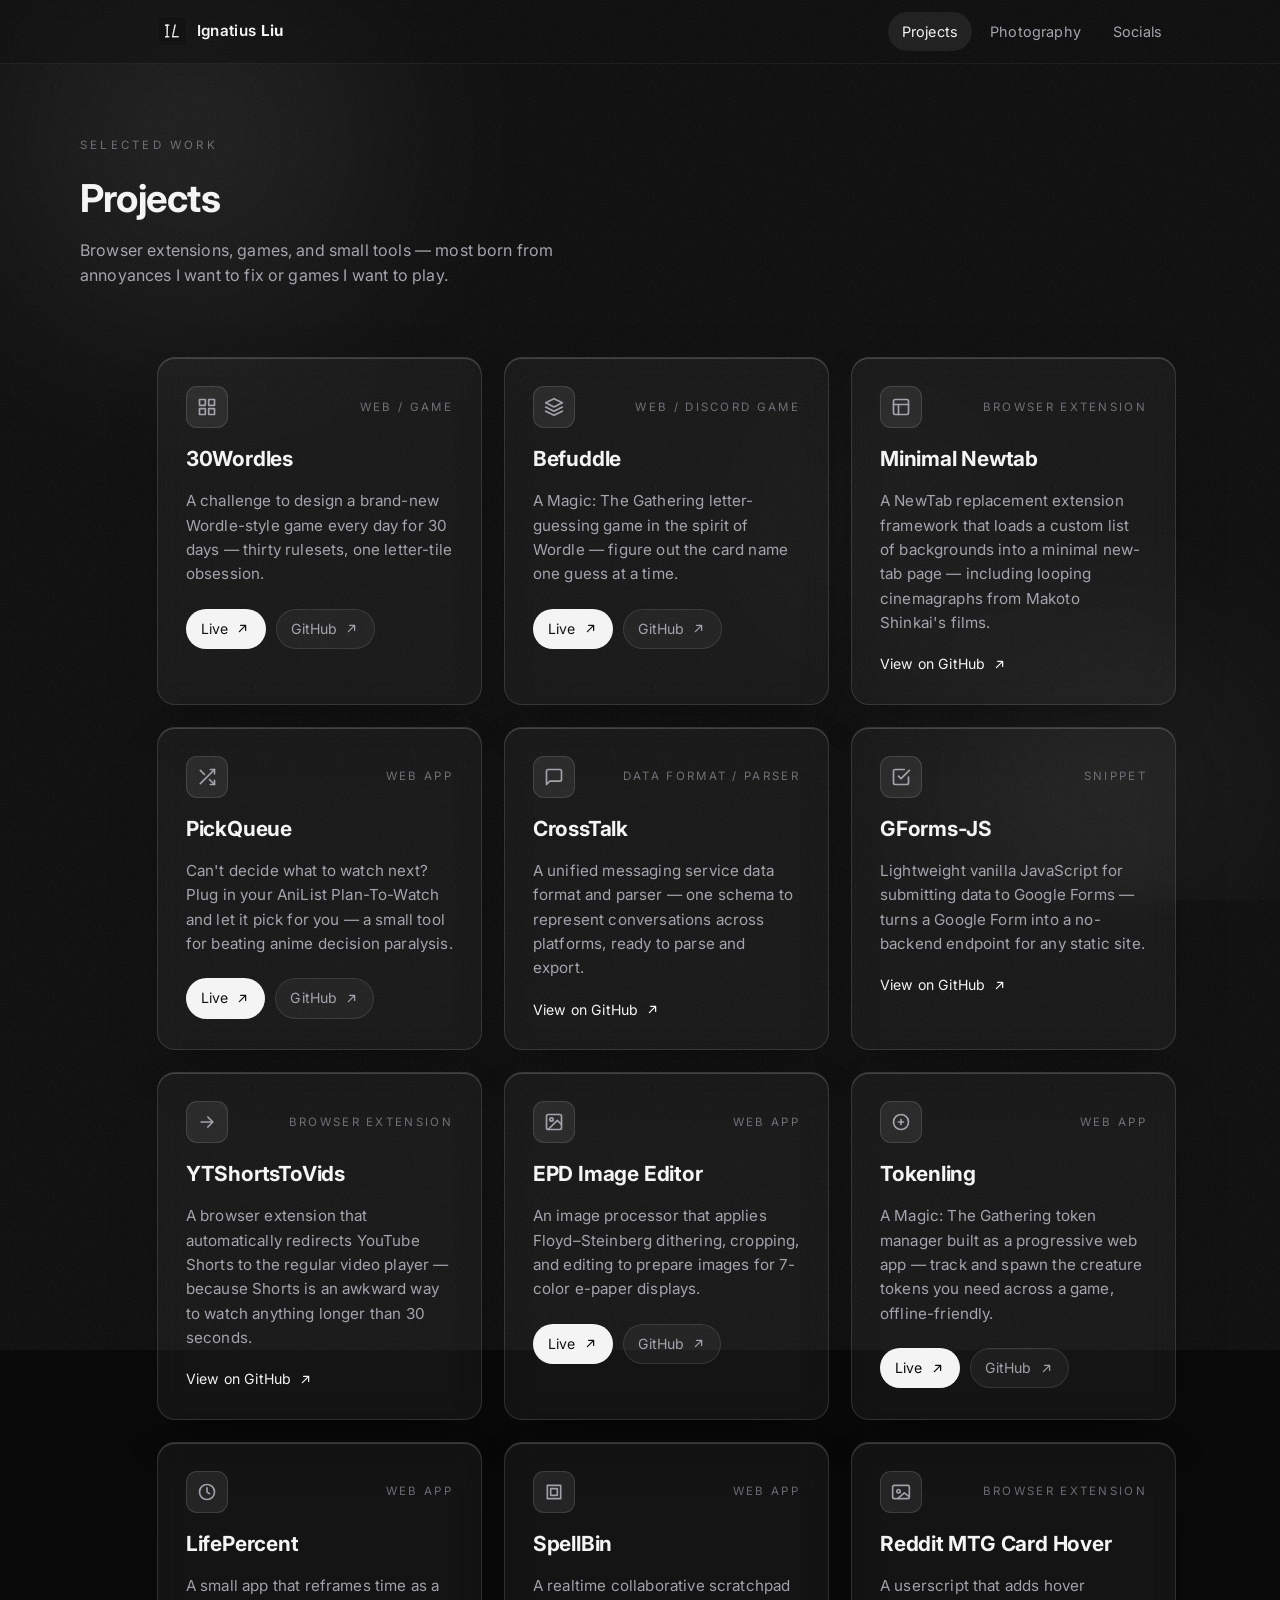
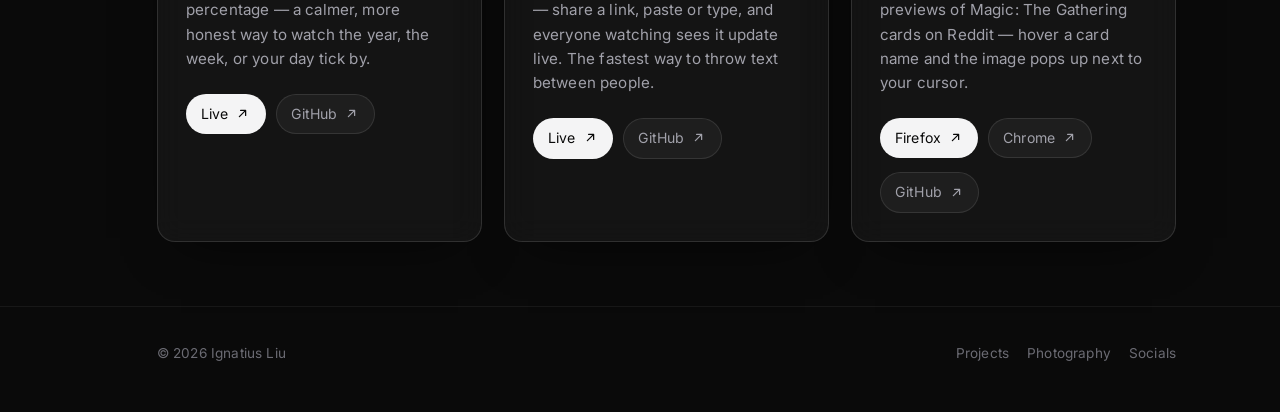
==== commit 0e7308dd: "Add projects" ====
--- a/projects/index.html
+++ b/projects/index.html
@@ -59,6 +59,27 @@
         <article class="glass project-card" data-reveal>
           <div class="pc-top">
             <span class="pc-icon">
+              <svg viewBox="0 0 24 24" fill="none" stroke="currentColor" stroke-width="2" stroke-linecap="round" stroke-linejoin="round"><rect x="3" y="3" width="7" height="7"/><rect x="14" y="3" width="7" height="7"/><rect x="14" y="14" width="7" height="7"/><rect x="3" y="14" width="7" height="7"/></svg>
+            </span>
+            <span class="pc-type">Web / Game</span>
+          </div>
+          <h3>30Wordles</h3>
+          <p>A challenge to design a brand-new Wordle-style game every day for 30 days — thirty rulesets, one letter-tile obsession.</p>
+          <div class="pc-links">
+            <a class="pc-link" href="https://suitangi.github.io/30Wordles/" target="_blank" rel="noopener">
+              Live
+              <svg viewBox="0 0 24 24" fill="none" stroke="currentColor" stroke-width="2" stroke-linecap="round" stroke-linejoin="round"><path d="M7 17L17 7M9 7h8v8"/></svg>
+            </a>
+            <a class="pc-link pc-link-ghost" href="https://github.com/suitangi/30Wordles" target="_blank" rel="noopener">
+              GitHub
+              <svg viewBox="0 0 24 24" fill="none" stroke="currentColor" stroke-width="2" stroke-linecap="round" stroke-linejoin="round"><path d="M7 17L17 7M9 7h8v8"/></svg>
+            </a>
+          </div>
+        </article>
+
+        <article class="glass project-card" data-reveal>
+          <div class="pc-top">
+            <span class="pc-icon">
               <svg viewBox="0 0 24 24" fill="none" stroke="currentColor" stroke-width="2" stroke-linecap="round" stroke-linejoin="round"><path d="M12 2L2 7l10 5 10-5-10-5zM2 17l10 5 10-5M2 12l10 5 10-5"/></svg>
             </span>
             <span class="pc-type">Web / Discord game</span>
@@ -87,6 +108,42 @@
           <h3>Minimal Newtab</h3>
           <p>A NewTab replacement extension framework that loads a custom list of backgrounds into a minimal new-tab page — including looping cinemagraphs from Makoto Shinkai's films.</p>
           <a class="pc-link" href="https://github.com/suitangi/Minimal-Newtab" target="_blank" rel="noopener">
+            View on GitHub
+            <svg viewBox="0 0 24 24" fill="none" stroke="currentColor" stroke-width="2" stroke-linecap="round" stroke-linejoin="round"><path d="M7 17L17 7M9 7h8v8"/></svg>
+          </a>
+        </article>
+		
+		<article class="glass project-card" data-reveal>
+          <div class="pc-top">
+            <span class="pc-icon">
+              <svg viewBox="0 0 24 24" fill="none" stroke="currentColor" stroke-width="2" stroke-linecap="round" stroke-linejoin="round"><polyline points="16 3 21 3 21 8"/><line x1="4" y1="20" x2="21" y2="3"/><polyline points="21 16 21 21 16 21"/><line x1="15" y1="15" x2="21" y2="21"/><line x1="4" y1="4" x2="9" y2="9"/></svg>
+            </span>
+            <span class="pc-type">Web app</span>
+          </div>
+          <h3>PickQueue</h3>
+          <p>Can't decide what to watch next? Plug in your AniList Plan-To-Watch and let it pick for you — a small tool for beating anime decision paralysis.</p>
+          <div class="pc-links">
+            <a class="pc-link" href="https://suitangi.github.io/PickQueue/" target="_blank" rel="noopener">
+              Live
+              <svg viewBox="0 0 24 24" fill="none" stroke="currentColor" stroke-width="2" stroke-linecap="round" stroke-linejoin="round"><path d="M7 17L17 7M9 7h8v8"/></svg>
+            </a>
+            <a class="pc-link pc-link-ghost" href="https://github.com/suitangi/PickQueue" target="_blank" rel="noopener">
+              GitHub
+              <svg viewBox="0 0 24 24" fill="none" stroke="currentColor" stroke-width="2" stroke-linecap="round" stroke-linejoin="round"><path d="M7 17L17 7M9 7h8v8"/></svg>
+            </a>
+          </div>
+        </article>
+		
+        <article class="glass project-card" data-reveal>
+          <div class="pc-top">
+            <span class="pc-icon">
+              <svg viewBox="0 0 24 24" fill="none" stroke="currentColor" stroke-width="2" stroke-linecap="round" stroke-linejoin="round"><path d="M21 15a2 2 0 0 1-2 2H7l-4 4V5a2 2 0 0 1 2-2h14a2 2 0 0 1 2 2z"/></svg>
+            </span>
+            <span class="pc-type">Data format / parser</span>
+          </div>
+          <h3>CrossTalk</h3>
+          <p>A unified messaging service data format and parser — one schema to represent conversations across platforms, ready to parse and export.</p>
+          <a class="pc-link" href="https://github.com/suitangi/Crosstalk" target="_blank" rel="noopener">
             View on GitHub
             <svg viewBox="0 0 24 24" fill="none" stroke="currentColor" stroke-width="2" stroke-linecap="round" stroke-linejoin="round"><path d="M7 17L17 7M9 7h8v8"/></svg>
           </a>
